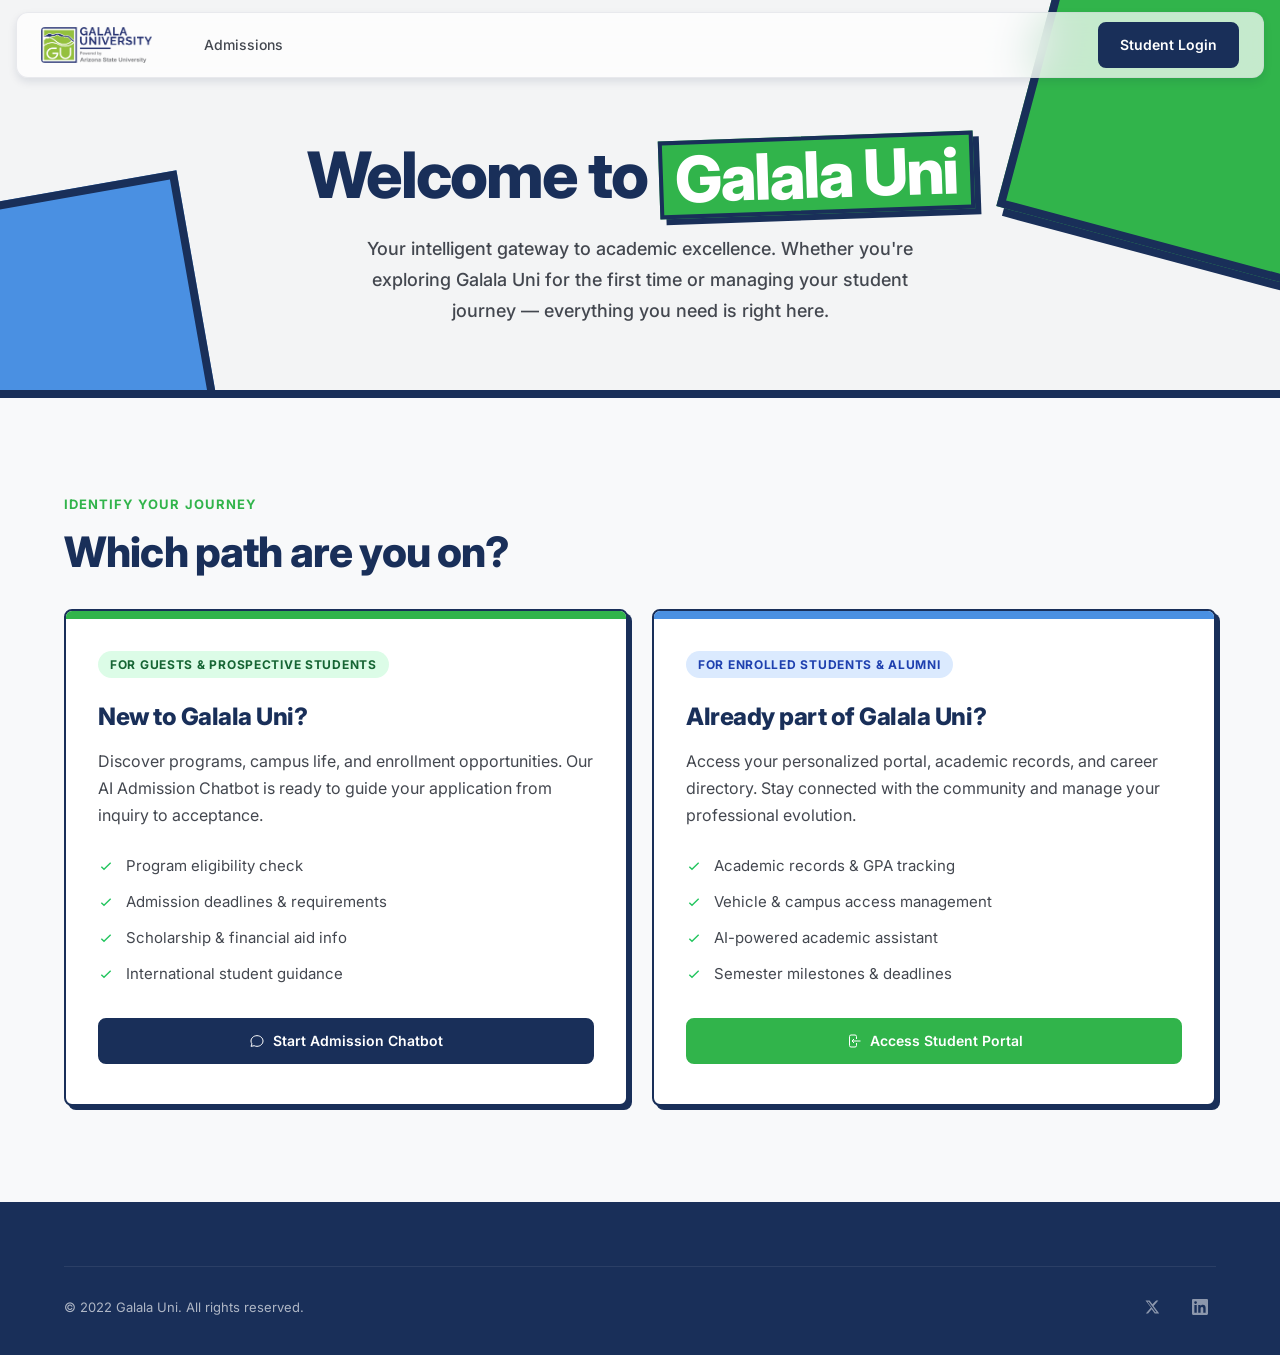
==== index.html @ e9df1250 "Initial commit with Vibrant & Block-based UI redesign" ====
<!DOCTYPE html>
<html lang="en">
<head>
  <meta charset="UTF-8" />
  <meta name="viewport" content="width=device-width, initial-scale=1.0" />
  <title>Galala Uni | Intelligent Academic Gateway</title>
  <meta name="description" content="Galala Uni — the intelligent gateway for prospective and enrolled students. Start your admission journey or access your student portal." />
  <link rel="preconnect" href="https://fonts.googleapis.com" />
  <link rel="preconnect" href="https://fonts.gstatic.com" crossorigin />
  <link href="https://fonts.googleapis.com/css2?family=Manrope:wght@300;400;500;600;700;800&family=Inter:wght@300;400;500;600&display=swap" rel="stylesheet" />
  <link rel="stylesheet" href="css/globals.css?v=5" />
  <link rel="stylesheet" href="css/landing.css?v=5" />
</head>
<body>

  <!-- NAV -->
  <header class="nav-glass" id="main-nav">
    <div class="nav-inner">
      <a href="index.html" class="brand">
        <img src="./gu_logo.png" alt="Galala Uni Logo" class="brand-logo" style="height:36px; width:auto; border-radius:4px;" />
      </a>
      <nav class="nav-links">
        <a href="#journey">Admissions</a>
      </nav>
      <div class="nav-actions">
        <a href="pages/login.html" class="btn btn-primary">Student Login</a>
      </div>
      <button class="nav-mobile-toggle" aria-label="Toggle menu" id="mobile-menu-btn">
        <span></span><span></span><span></span>
      </button>
    </div>
    <div class="nav-mobile" id="mobile-menu">
      <a href="#journey">Admissions</a>
      <a href="pages/login.html" class="btn btn-primary">Student Login</a>
    </div>
  </header>

  <!-- INTRO -->
  <section class="home-intro">
    <div class="home-intro-orb home-intro-orb-1"></div>
    <div class="home-intro-orb home-intro-orb-2"></div>
    <div class="home-intro-content">
      <h1 class="home-intro-title">
        Welcome to <em>Galala Uni</em>
      </h1>
      <p class="home-intro-sub">
        Your intelligent gateway to academic excellence. Whether you're exploring Galala Uni for the first time or managing your student journey — everything you need is right here.
      </p>
    </div>
  </section>

  <!-- JOURNEY SELECTOR -->
  <section class="journey" id="journey">
    <div class="container">
      <div class="section-label">Identify Your Journey</div>
      <h2 class="section-title">Which path are you on?</h2>
      <div class="journey-grid">
        <div class="journey-card journey-card-guest">
          <div class="jcard-tag">For Guests &amp; Prospective Students</div>
          <h3>New to Galala Uni?</h3>
          <p>Discover programs, campus life, and enrollment opportunities. Our AI Admission Chatbot is ready to guide your application from inquiry to acceptance.</p>
          <ul class="jcard-features">
            <li>
              <svg viewBox="0 0 24 24" fill="none" stroke="currentColor" stroke-width="2"><path d="M5 13l4 4L19 7"/></svg>
              Program eligibility check
            </li>
            <li>
              <svg viewBox="0 0 24 24" fill="none" stroke="currentColor" stroke-width="2"><path d="M5 13l4 4L19 7"/></svg>
              Admission deadlines &amp; requirements
            </li>
            <li>
              <svg viewBox="0 0 24 24" fill="none" stroke="currentColor" stroke-width="2"><path d="M5 13l4 4L19 7"/></svg>
              Scholarship &amp; financial aid info
            </li>
            <li>
              <svg viewBox="0 0 24 24" fill="none" stroke="currentColor" stroke-width="2"><path d="M5 13l4 4L19 7"/></svg>
              International student guidance
            </li>
          </ul>
          <a href="pages/chatbot-public.html" class="btn btn-primary btn-full">
            <svg viewBox="0 0 24 24" fill="none" stroke="currentColor" stroke-width="1.5"><path d="M8 12h.01M12 12h.01M16 12h.01M21 12c0 4.418-4.03 8-9 8a9.863 9.863 0 01-4.255-.949L3 20l1.395-3.72C3.512 15.042 3 13.574 3 12c0-4.418 4.03-8 9-8s9 3.582 9 8z"/></svg>
            Start Admission Chatbot
          </a>
        </div>
        <div class="journey-card journey-card-student">
          <div class="jcard-tag jcard-tag-blue">For Enrolled Students &amp; Alumni</div>
          <h3>Already part of Galala Uni?</h3>
          <p>Access your personalized portal, academic records, and career directory. Stay connected with the community and manage your professional evolution.</p>
          <ul class="jcard-features">
            <li>
              <svg viewBox="0 0 24 24" fill="none" stroke="currentColor" stroke-width="2"><path d="M5 13l4 4L19 7"/></svg>
              Academic records &amp; GPA tracking
            </li>
            <li>
              <svg viewBox="0 0 24 24" fill="none" stroke="currentColor" stroke-width="2"><path d="M5 13l4 4L19 7"/></svg>
              Vehicle &amp; campus access management
            </li>
            <li>
              <svg viewBox="0 0 24 24" fill="none" stroke="currentColor" stroke-width="2"><path d="M5 13l4 4L19 7"/></svg>
              AI-powered academic assistant
            </li>
            <li>
              <svg viewBox="0 0 24 24" fill="none" stroke="currentColor" stroke-width="2"><path d="M5 13l4 4L19 7"/></svg>
              Semester milestones &amp; deadlines
            </li>
          </ul>
          <a href="pages/login.html" class="btn btn-primary-dark btn-full">
            <svg viewBox="0 0 24 24" fill="none" stroke="currentColor" stroke-width="1.5"><path d="M15.75 9V5.25A2.25 2.25 0 0013.5 3h-6a2.25 2.25 0 00-2.25 2.25v13.5A2.25 2.25 0 007.5 21h6a2.25 2.25 0 002.25-2.25V15M12 9l-3 3m0 0l3 3m-3-3h12.75"/></svg>
            Access Student Portal
          </a>
        </div>
      </div>
    </div>
  </section>

  <!-- FOOTER -->
  <footer class="footer">
    <div class="container">
      <div class="footer-bottom">
        <span>© 2022 Galala Uni. All rights reserved.</span>
        <div class="footer-socials">
          <a href="#" aria-label="Twitter">
            <svg viewBox="0 0 24 24" fill="currentColor"><path d="M18.244 2.25h3.308l-7.227 8.26 8.502 11.24H16.17l-4.714-6.231-5.401 6.231H2.744l7.73-8.835L2.25 2.25h6.063l4.261 5.634zm-1.161 17.52h1.833L7.084 4.126H5.117z"/></svg>
          </a>
          <a href="#" aria-label="LinkedIn">
            <svg viewBox="0 0 24 24" fill="currentColor"><path d="M20.447 20.452h-3.554v-5.569c0-1.328-.027-3.037-1.852-3.037-1.853 0-2.136 1.445-2.136 2.939v5.667H9.351V9h3.414v1.561h.046c.477-.9 1.637-1.85 3.37-1.85 3.601 0 4.267 2.37 4.267 5.455v6.286zM5.337 7.433a2.062 2.062 0 01-2.063-2.065 2.064 2.064 0 112.063 2.065zm1.782 13.019H3.555V9h3.564v11.452zM22.225 0H1.771C.792 0 0 .774 0 1.729v20.542C0 23.227.792 24 1.771 24h20.451C23.2 24 24 23.227 24 22.271V1.729C24 .774 23.2 0 22.222 0h.003z"/></svg>
          </a>
        </div>
      </div>
    </div>
  </footer>

  <script src="js/nav.js"></script>
</body>
</html>
---- css/globals.css ----
/* ============================================================
   GalalaUni — Global Design System
   Palette: Primary Navy (#192F59) · Secondary (#31B44B) · 
   Surface (#f8f9fa) · Accent (#4A90E2)
   Typography: Manrope (headlines) · Inter (body)
   ============================================================ */

@import url('https://fonts.googleapis.com/css2?family=Manrope:wght@300;400;500;600;700;800&family=Inter:wght@300;400;500;600&display=swap');

/* ---- TOKENS ---- */
:root {
  --col-primary:       #192F59;
  --col-primary-dim:   #122240;
  --col-primary-soft:  #203d73;
  --col-secondary:     #31B44B;
  --col-secondary-dim: #258a39;
  --col-accent:        #4A90E2;
  --col-accent-soft:   #a7c8ff;

  --col-surface:       #f8f9fa;
  --col-surface-low:   #f3f4f5;
  --col-surface-card:  #ffffff;
  --col-surface-dim:   #d9dadb;

  --col-on-primary:    #ffffff;
  --col-on-surface:    #191c1d;
  --col-on-muted:      #43474f;
  --col-outline:       #c3c6d1;

  --col-success:       #22c55e;
  --col-warning:       #f59e0b;
  --col-error:         #ba1a1a;

  /* Typography */
  --font-head: 'Inter', system-ui, sans-serif;
  --font-body: 'Inter', system-ui, sans-serif;

  /* Radius */
  --radius-sm:  0px;
  --radius-md:  4px;
  --radius-lg:  8px;
  --radius-xl:  12px;
  --radius-pill: 9999px;

  /* Shadow */
  --shadow-sm:  0 2px 4px rgba(0,30,64,.06);
  --shadow-md:  0 4px 8px rgba(0,30,64,.1);
  --shadow-lg:  0 12px 24px rgba(0,30,64,.12);
  --shadow-xl:  0 24px 48px rgba(0,30,64,.15);
  --shadow-block: 4px 4px 0px var(--col-primary);
  --shadow-block-hover: 6px 6px 0px var(--col-primary);

  /* Spacing */
  --space-1: .25rem; --space-2: .5rem;  --space-3: .75rem;
  --space-4: 1rem;   --space-5: 1.25rem;--space-6: 1.5rem;
  --space-8: 2rem;   --space-10:2.5rem; --space-12:3rem;
  --space-16:4rem;   --space-20:5rem;   --space-24:6rem;

  /* Nav */
  --nav-h: 72px;

  /* Transitions */
  --trs-fast:  150ms ease;
  --trs-base:  200ms ease;
  --trs-slow:  300ms ease;
}

/* ---- RESET ---- */
*, *::before, *::after { box-sizing:border-box; margin:0; padding:0; }
html { scroll-behavior:smooth; font-size:16px; }
body {
  font-family: var(--font-body);
  background: var(--col-surface);
  color: var(--col-on-surface);
  line-height: 1.6;
  -webkit-font-smoothing: antialiased;
  overflow-x: hidden;
}
img, svg { display:block; max-width:100%; }
a { color:inherit; text-decoration:none; }
input, textarea, select, button { font-family:inherit; font-size:inherit; }

/* ---- CONTAINER ---- */
.container {
  width: 100%;
  max-width: 1200px;
  margin-inline: auto;
  padding-inline: var(--space-6);
}

/* ================================================================
   BUTTONS
================================================================ */
.btn {
  display: inline-flex;
  align-items: center;
  gap: var(--space-2);
  padding: .625rem 1.25rem;
  border-radius: var(--radius-lg);
  font-family: var(--font-head);
  font-weight: 600;
  font-size: .875rem;
  cursor: pointer;
  border: none;
  transition: all var(--trs-base);
  white-space: nowrap;
  text-decoration: none;
}
.btn svg { width:16px; height:16px; flex-shrink:0; }

.btn-primary {
  background: var(--col-primary);
  color: var(--col-on-primary);
  border: 2px solid var(--col-primary);
}
.btn-primary:hover {
  background: #fff;
  color: var(--col-primary);
  transform: translate(-2px, -2px);
  box-shadow: var(--shadow-block);
}

.btn-primary-dark {
  background: var(--col-secondary);
  color: #fff;
  border: 2px solid var(--col-secondary);
}
.btn-primary-dark:hover {
  background: #fff;
  color: var(--col-secondary-dim);
  transform: translate(-2px, -2px);
  box-shadow: var(--shadow-block);
}

.btn-outline {
  background: transparent;
  color: var(--col-primary);
  border: 2px solid var(--col-primary);
}
.btn-outline:hover {
  background: var(--col-primary);
  color: #fff;
  transform: translate(-2px, -2px);
  box-shadow: var(--shadow-block);
}

.btn-outline-white {
  background: transparent;
  color: #fff;
  border: 2px solid rgba(255,255,255,.8);
}
.btn-outline-white:hover {
  background: #fff;
  color: var(--col-primary);
  transform: translate(-2px, -2px);
  box-shadow: 4px 4px 0px rgba(255,255,255,.5);
}

.btn-ghost {
  background: transparent;
  color: var(--col-on-surface);
}
.btn-ghost:hover { background: var(--col-surface-low); }

.btn-white {
  background: #fff;
  color: var(--col-primary);
  font-weight: 700;
}
.btn-white:hover {
  background: #f0f4ff;
  transform: translateY(-2px);
  box-shadow: var(--shadow-md);
}

.btn-lg {
  padding: .875rem 1.625rem;
  font-size: 1rem;
  border-radius: var(--radius-xl);
}
.btn-sm {
  padding: .5rem 1rem;
  font-size: .8125rem;
}
.btn-full { width:100%; justify-content:center; }

/* ================================================================
   NAVIGATION (glass)
================================================================ */
.nav-glass {
  position: fixed;
  top: var(--space-3);
  left: var(--space-4);
  right: var(--space-4);
  z-index: 100;
  background: rgba(255,255,255,.72);
  backdrop-filter: blur(24px);
  -webkit-backdrop-filter: blur(24px);
  border-radius: var(--radius-xl);
  border: 1px solid rgba(195,198,209,.35);
  box-shadow: var(--shadow-md);
  transition: all var(--trs-slow);
}
.nav-inner {
  display: flex;
  align-items: center;
  gap: var(--space-6);
  padding: var(--space-3) var(--space-6);
  height: 64px;
}

/* Brand */
.brand {
  display: flex;
  align-items: center;
  gap: var(--space-2);
  text-decoration: none;
  flex-shrink: 0;
}
.brand-mark {
  width: 36px; height: 36px;
  background: var(--col-primary);
  color: #fff;
  border-radius: var(--radius-md);
  display: flex;
  align-items: center;
  justify-content: center;
  font-family: var(--font-head);
  font-weight: 800;
  font-size: 1.125rem;
}
.brand-name {
  font-family: var(--font-head);
  font-size: 1.05rem;
  color: var(--col-on-surface);
  letter-spacing: -.01em;
}
.brand-name strong { color: var(--col-primary); }

/* Nav links */
.nav-links {
  display: flex;
  align-items: center;
  gap: var(--space-1);
  margin-left: var(--space-4);
}
.nav-links a {
  padding: var(--space-2) var(--space-3);
  border-radius: var(--radius-md);
  font-size: .875rem;
  font-weight: 500;
  color: var(--col-on-muted);
  transition: all var(--trs-fast);
}
.nav-links a:hover, .nav-links a.active {
  background: var(--col-surface-low);
  color: var(--col-on-surface);
}

.nav-actions {
  margin-left: auto;
  display: flex;
  align-items: center;
  gap: var(--space-2);
}

/* Mobile toggle */
.nav-mobile-toggle {
  display: none;
  flex-direction: column;
  gap: 5px;
  padding: var(--space-2);
  background: none;
  border: none;
  cursor: pointer;
  margin-left: auto;
}
.nav-mobile-toggle span {
  display: block;
  width: 22px; height: 2px;
  background: var(--col-on-surface);
  border-radius: 2px;
  transition: all var(--trs-base);
}
.nav-mobile {
  display: none;
  flex-direction: column;
  gap: var(--space-2);
  padding: var(--space-4) var(--space-6) var(--space-4);
  border-top: 1px solid var(--col-outline);
}
.nav-mobile a {
  padding: var(--space-3);
  border-radius: var(--radius-md);
  font-size: .9375rem;
  font-weight: 500;
  color: var(--col-on-muted);
}
.nav-mobile a:hover { color: var(--col-on-surface); }
.nav-mobile.open { display: flex; }

/* Student nav (dark) */
.nav-dark {
  background: rgba(0,30,64,.88);
  border-color: rgba(255,255,255,.08);
}
.nav-dark .brand-name { color: #fff; }
.nav-dark .nav-links a { color: rgba(255,255,255,.65); }
.nav-dark .nav-links a:hover, .nav-dark .nav-links a.active {
  background: rgba(255,255,255,.08);
  color: #fff;
}
.nav-dark .nav-mobile-toggle span { background: #fff; }
.nav-dark .nav-mobile { border-color: rgba(255,255,255,.1); }
.nav-dark .nav-mobile a { color: rgba(255,255,255,.65); }

/* ================================================================
   AUTHORIZED NAV LOGO + STUDENT INFO AREA
================================================================ */
.nav-student-info {
  display: flex;
  align-items: center;
  gap: var(--space-3);
  margin-left: auto;
}
.nav-student-avatar {
  width: 36px; height: 36px;
  border-radius: 50%;
  background: var(--col-accent-soft);
  display: flex;
  align-items: center;
  justify-content: center;
  font-family: var(--font-head);
  font-weight: 700;
  font-size: .875rem;
  color: var(--col-primary);
  flex-shrink: 0;
}
.nav-student-name {
  font-weight: 600;
  font-size: .875rem;
  color: #fff;
  display: none;
}
@media(min-width:768px) { .nav-student-name { display:block; } }

/* ================================================================
   SECTION LABELS & HEADINGS
================================================================ */
.section-label {
  font-family: var(--font-head);
  font-size: .8125rem;
  font-weight: 700;
  letter-spacing: .08em;
  text-transform: uppercase;
  color: var(--col-secondary);
  margin-bottom: var(--space-3);
}
.section-title {
  font-family: var(--font-head);
  font-size: clamp(1.75rem, 3.5vw, 2.625rem);
  font-weight: 800;
  color: var(--col-primary);
  letter-spacing: -.02em;
  line-height: 1.18;
  margin-bottom: var(--space-12);
}

/* ================================================================
   SIDEBAR LAYOUT (for dashboard / profile / vehicle pages)
================================================================ */
.app-layout {
  display: flex;
  min-height: 100vh;
  padding-top: calc(64px + var(--space-3) + var(--space-3) + var(--space-3));
}
.sidebar {
  width: 240px;
  flex-shrink: 0;
  background: var(--col-primary);
  min-height: calc(100vh - 88px);
  padding: var(--space-6) var(--space-4);
  display: flex;
  flex-direction: column;
  gap: var(--space-2);
  position: sticky;
  top: 88px;
  height: fit-content;
  border-radius: var(--radius-lg);
  margin: var(--space-4);
}
.sidebar-item {
  display: flex;
  align-items: center;
  gap: var(--space-3);
  padding: var(--space-3) var(--space-4);
  border-radius: var(--radius-md);
  color: rgba(255,255,255,.6);
  font-weight: 500;
  font-size: .875rem;
  cursor: pointer;
  transition: all var(--trs-base);
  text-decoration: none;
}
.sidebar-item svg { width: 18px; height: 18px; flex-shrink:0; }
.sidebar-item:hover {
  background: rgba(255,255,255,.08);
  color: #fff;
}
.sidebar-item.active {
  background: rgba(255,255,255,.12);
  color: #fff;
}
.sidebar-divider {
  height: 1px;
  background: rgba(255,255,255,.08);
  margin: var(--space-2) 0;
}
.sidebar-section-label {
  font-size: .6875rem;
  font-weight: 700;
  letter-spacing: .1em;
  text-transform: uppercase;
  color: rgba(255,255,255,.3);
  padding: var(--space-2) var(--space-4) var(--space-1);
}
.app-main {
  flex: 1;
  padding: var(--space-6) var(--space-8) var(--space-8);
  min-width: 0;
}

/* ================================================================
   CARDS
================================================================ */
.card {
  background: var(--col-surface-card);
  border-radius: var(--radius-lg);
  padding: var(--space-6);
  box-shadow: var(--shadow-sm);
  transition: box-shadow var(--trs-base);
}
.card:hover { box-shadow: var(--shadow-md); }

/* ================================================================
   FORM ELEMENTS
================================================================ */
.form-group { display:flex; flex-direction:column; gap:var(--space-2); }
.form-label {
  font-weight: 600;
  font-size: .8125rem;
  color: var(--col-on-muted);
  letter-spacing: .02em;
}
.form-input, .form-select, .form-textarea {
  padding: .75rem 1rem;
  background: var(--col-surface-low);
  border: 1.5px solid transparent;
  border-radius: var(--radius-md);
  font-size: .9375rem;
  color: var(--col-on-surface);
  transition: all var(--trs-base);
  outline: none;
  width: 100%;
}
.form-input:focus, .form-select:focus, .form-textarea:focus {
  background: #fff;
  border-color: var(--col-secondary);
  box-shadow: 0 0 0 3px rgba(0,96,172,.1);
}
.form-textarea { resize: vertical; min-height: 100px; }
.form-hint {
  font-size: .8125rem;
  color: var(--col-on-muted);
}
.form-error {
  font-size: .8125rem;
  color: var(--col-error);
}

/* ================================================================
   STATUS BADGES
================================================================ */
.badge {
  display: inline-flex;
  align-items: center;
  gap: var(--space-1);
  padding: .25rem .625rem;
  border-radius: var(--radius-pill);
  font-size: .75rem;
  font-weight: 600;
}
.badge-green  { background: #dcfce7; color: #166534; }
.badge-blue   { background: #dbeafe; color: #1e40af; }
.badge-amber  { background: #fef3c7; color: #92400e; }
.badge-red    { background: #fee2e2; color: #991b1b; }
.badge-grey   { background: var(--col-surface-dim); color: var(--col-on-muted); }

/* ================================================================
   PAGE HEADER (for inner pages)
================================================================ */
.page-header {
  margin-bottom: var(--space-8);
}
.page-header h1 {
  font-family: var(--font-head);
  font-size: clamp(1.5rem, 3vw, 2rem);
  font-weight: 800;
  color: var(--col-primary);
  letter-spacing: -.02em;
  line-height: 1.2;
}
.page-header p {
  margin-top: var(--space-2);
  color: var(--col-on-muted);
  font-size: .9375rem;
}

/* ================================================================
   FOOTER
================================================================ */
.footer {
  background: var(--col-primary);
  color: rgba(255,255,255,.65);
  padding: var(--space-16) 0 var(--space-8);
}
.footer-inner {
  display: flex;
  gap: var(--space-16);
  margin-bottom: var(--space-12);
}
.footer-brand { flex-shrink:0; max-width: 240px; }
.footer-brand .brand-name { color: #fff; }
.footer-brand p { margin-top: var(--space-3); font-size: .875rem; line-height:1.6; }
.footer-links { display:flex; gap: var(--space-12); flex-wrap:wrap; }
.footer-col { display:flex; flex-direction:column; gap: var(--space-3); }
.footer-col-title {
  font-family: var(--font-head);
  font-weight: 700;
  font-size: .8125rem;
  letter-spacing: .06em;
  text-transform: uppercase;
  color: rgba(255,255,255,.4);
  margin-bottom: var(--space-1);
}
.footer-col a {
  font-size: .875rem;
  color: rgba(255,255,255,.65);
  transition: color var(--trs-fast);
}
.footer-col a:hover { color: #fff; }
.footer-bottom {
  display: flex;
  align-items: center;
  justify-content: space-between;
  padding-top: var(--space-6);
  border-top: 1px solid rgba(255,255,255,.08);
  font-size: .8125rem;
  gap: var(--space-4);
  flex-wrap: wrap;
}
.footer-socials { display:flex; gap: var(--space-4); }
.footer-socials a {
  width:32px; height:32px;
  display:flex; align-items:center; justify-content:center;
  color: rgba(255,255,255,.5);
  transition: color var(--trs-fast);
}
.footer-socials a svg { width:16px; height:16px; }
.footer-socials a:hover { color: #fff; }

/* ================================================================
   REDUCED MOTION
================================================================ */
@media (prefers-reduced-motion: reduce) {
  *, *::before, *::after { animation-duration: .01ms !important; transition-duration: .01ms !important; }
}

/* ================================================================
   RESPONSIVE NAV
================================================================ */
@media (max-width: 768px) {
  .nav-links, .nav-actions { display: none; }
  .nav-mobile-toggle { display: flex; }
  .app-layout { flex-direction: column; }
  .sidebar {
    width: calc(100% - var(--space-8));
    min-height: unset;
    position: static;
    flex-direction: row;
    flex-wrap: wrap;
    border-radius: var(--radius-lg);
    margin: var(--space-4);
    padding: var(--space-3);
  }
  .sidebar-item { padding: var(--space-2) var(--space-3); font-size:.8125rem; }
  .sidebar-section-label, .sidebar-divider { display: none; }
  .app-main { padding: var(--space-4); }
  .footer-inner { flex-direction:column; gap: var(--space-8); }
  .footer-links { gap: var(--space-8); }
}
---- css/landing.css ----
/* ============================================================
   landing.css — Landing Page (Guest View)
   ============================================================ */

/* HOME INTRO (simplified landing - replaces full hero) */
.home-intro {
  position: relative;
  background: var(--col-surface-low);
  padding: calc(var(--nav-h) + 4rem) var(--space-6) var(--space-16);
  text-align: center;
  overflow: hidden;
  border-bottom: 8px solid var(--col-primary);
}
.home-intro-orb {
  position: absolute;
  opacity: 1;
}
.home-intro-orb-1 {
  width: 300px; height: 300px;
  background: var(--col-secondary);
  top: -50px; right: -50px;
  border: 8px solid var(--col-primary);
  transform: rotate(15deg);
  box-shadow: 8px 8px 0px var(--col-primary);
}
.home-intro-orb-2 {
  width: 250px; height: 250px;
  background: var(--col-accent);
  bottom: -50px; left: -50px;
  border: 8px solid var(--col-primary);
  transform: rotate(-10deg);
  box-shadow: -8px 8px 0px var(--col-primary);
}
.home-intro-content {
  position: relative;
  z-index: 1;
  max-width: 700px;
  margin: 0 auto;
  opacity: 0;
  animation: slide-up-fade 1.2s cubic-bezier(0.16, 1, 0.3, 1) forwards;
}

@keyframes slide-up-fade {
  0% { opacity: 0; transform: translateY(30px) scale(0.98); }
  100% { opacity: 1; transform: translateY(0) scale(1); }
}
.home-intro-title {
  font-family: var(--font-head);
  font-size: clamp(2.25rem, 5vw, 4.5rem);
  font-weight: 800;
  color: var(--col-primary);
  letter-spacing: -.03em;
  line-height: 1.1;
  margin-bottom: var(--space-5);
}
.home-intro-title em {
  font-style: normal;
  background: var(--col-secondary);
  color: #fff;
  padding: 0 var(--space-3);
  display: inline-block;
  transform: rotate(-2deg);
  border: 4px solid var(--col-primary);
  box-shadow: 6px 6px 0px var(--col-primary);
}
.home-intro-sub {
  font-size: 1.125rem;
  font-weight: 500;
  color: var(--col-on-muted);
  line-height: 1.7;
  max-width: 560px;
  margin: 0 auto;
}

/* Adjust journey section when there's no hero above it */
.journey { padding-top: var(--space-16); }

/* HERO */
.hero {
  position: relative;
  min-height: 100vh;
  display: flex;
  align-items: center;
  overflow: hidden;
  padding: calc(var(--nav-h) + 5rem) var(--space-6) var(--space-24);
  background: var(--col-primary);
}

.hero-bg-grid {
  position: absolute;
  inset: 0;
  background-image:
    linear-gradient(rgba(255,255,255,.03) 1px, transparent 1px),
    linear-gradient(90deg, rgba(255,255,255,.03) 1px, transparent 1px);
  background-size: 48px 48px;
  pointer-events: none;
}
.hero-orb {
  position: absolute;
  border-radius: 50%;
  pointer-events: none;
  filter: blur(80px);
  opacity: .35;
}
.hero-orb-1 {
  width: 600px; height: 600px;
  background: var(--col-accent);
  top: -200px; right: -100px;
}
.hero-orb-2 {
  width: 400px; height: 400px;
  background: #0060ac;
  bottom: -100px; left: -80px;
}

/* Hero layout */
.hero {
  display: grid;
  grid-template-columns: 1fr 1fr;
  gap: var(--space-16);
  align-items: center;
  max-width: 1200px;
  margin-inline: auto;
}
.hero > * { grid-column: 1 / -1; }
.hero-content { grid-column: 1; }
.hero-visual  { grid-column: 2; }

.hero-badge {
  display: inline-flex;
  align-items: center;
  gap: var(--space-2);
  padding: var(--space-2) var(--space-4);
  background: rgba(255,255,255,.08);
  border: 1px solid rgba(255,255,255,.12);
  border-radius: var(--radius-pill);
  font-size: .8125rem;
  font-weight: 500;
  color: var(--col-accent-soft);
  margin-bottom: var(--space-6);
}
.badge-dot {
  width: 6px; height: 6px;
  border-radius: 50%;
  background: var(--col-success);
  box-shadow: 0 0 8px var(--col-success);
  animation: pulse-dot 5s ease-in-out infinite;
}
@keyframes pulse-dot {
  0%, 100% { opacity:1; }
  50%       { opacity:.4; }
}

.hero-title {
  font-family: var(--font-head);
  font-size: clamp(2.5rem, 5.5vw, 4rem);
  font-weight: 800;
  color: #fff;
  letter-spacing: -.025em;
  line-height: 1.05;
  margin-bottom: var(--space-6);
}
.hero-title em {
  font-style: normal;
  background: linear-gradient(135deg, var(--col-accent-soft), var(--col-accent));
  -webkit-background-clip: text;
  -webkit-text-fill-color: transparent;
  background-clip: text;
}
.hero-subtitle {
  font-size: 1.0625rem;
  color: rgba(255,255,255,.65);
  line-height: 1.7;
  max-width: 520px;
  margin-bottom: var(--space-10);
}
.hero-cta-strip {
  display: flex;
  gap: var(--space-4);
  flex-wrap: wrap;
}

/* Hero stats cards */
.hero-visual {
  display: flex;
  justify-content: center;
  align-items: center;
}
.hero-card-stack {
  display: flex;
  flex-direction: column;
  gap: var(--space-4);
  max-width: 320px;
  width: 100%;
  margin-inline: auto;
}
.hcard {
  background: rgba(255,255,255,.07);
  border: 1px solid rgba(255,255,255,.1);
  border-radius: var(--radius-lg);
  padding: var(--space-5) var(--space-6);
  display: flex;
  align-items: center;
  gap: var(--space-4);
  backdrop-filter: blur(12px);
  transition: transform var(--trs-slow), background var(--trs-base);
  cursor: default;
}
.hcard:hover {
  background: rgba(255,255,255,.11);
  transform: translateX(-6px);
}
.hcard-1 { margin-left: 2rem; }
.hcard-2 { margin-left: 0; }
.hcard-3 { margin-left: 3rem; }

.hcard-icon {
  width: 44px; height: 44px;
  border-radius: var(--radius-md);
  background: rgba(74,144,226,.2);
  display: flex;
  align-items: center;
  justify-content: center;
  flex-shrink: 0;
  color: var(--col-accent-soft);
}
.hcard-icon svg { width: 22px; height: 22px; }
.hcard-icon-green { background: rgba(34,197,94,.2); color: #86efac; }
.hcard-icon-amber { background: rgba(245,158,11,.2); color: #fcd34d; }

.hcard-label {
  font-size: .8125rem;
  color: rgba(255,255,255,.5);
  margin-bottom: 2px;
}
.hcard-value {
  font-family: var(--font-head);
  font-size: 1.375rem;
  font-weight: 800;
  color: #fff;
  letter-spacing: -.02em;
}

/* Scroll indicator */
.hero-scroll-indicator {
  grid-column: 1 / -1;
  display: flex;
  flex-direction: column;
  align-items: center;
  gap: var(--space-2);
  color: rgba(255,255,255,.35);
  font-size: .8125rem;
  margin-top: var(--space-12);
  animation: float-scroll 5s ease-in-out infinite;
}
.scroll-chevron {
  width: 20px; height: 20px;
  border-right: 2px solid rgba(255,255,255,.3);
  border-bottom: 2px solid rgba(255,255,255,.3);
  transform: rotate(45deg);
}
@keyframes float-scroll {
  0%, 100% { transform: translateY(0); }
  50% { transform: translateY(6px); }
}

/* JOURNEY SECTION */
.journey {
  padding: var(--space-24) 0;
  background: var(--col-surface);
}
.journey .section-title { margin-bottom: var(--space-8); }
.journey-grid {
  display: grid;
  grid-template-columns: 1fr 1fr;
  gap: var(--space-6);
}
.journey-card {
  background: #fff;
  border-radius: var(--radius-lg);
  padding: var(--space-10) var(--space-8);
  border: 2px solid var(--col-primary);
  box-shadow: var(--shadow-block);
  transition: transform var(--trs-slow), box-shadow var(--trs-slow);
  position: relative;
  overflow: hidden;
}
.journey-card::before {
  content: '';
  position: absolute;
  top: 0; left: 0; right: 0;
  height: 8px;
}
.journey-card-guest::before { background: var(--col-secondary); }
.journey-card-student::before { background: var(--col-accent); }
.journey-card:hover {
  transform: translate(-4px, -4px);
  box-shadow: var(--shadow-block-hover);
}
.jcard-tag {
  display: inline-block;
  font-size: .75rem;
  font-weight: 700;
  letter-spacing: .06em;
  text-transform: uppercase;
  color: #166534;
  background: #dcfce7;
  padding: .25rem .75rem;
  border-radius: var(--radius-pill);
  margin-bottom: var(--space-5);
}
.jcard-tag-blue { color: #1e40af; background: #dbeafe; }
.journey-card h3 {
  font-family: var(--font-head);
  font-size: 1.5rem;
  font-weight: 800;
  color: var(--col-primary);
  letter-spacing: -.02em;
  margin-bottom: var(--space-3);
}
.journey-card p {
  color: var(--col-on-muted);
  line-height: 1.7;
  margin-bottom: var(--space-6);
}
.jcard-features {
  list-style: none;
  display: flex;
  flex-direction: column;
  gap: var(--space-3);
  margin-bottom: var(--space-8);
}
.jcard-features li {
  display: flex;
  align-items: center;
  gap: var(--space-3);
  font-size: .9375rem;
  color: var(--col-on-muted);
}
.jcard-features li svg {
  width: 16px; height: 16px;
  color: var(--col-success);
  flex-shrink: 0;
}

/* STATS STRIP */
.stats-strip {
  background: var(--col-primary);
  padding: var(--space-12) 0;
}
.stats-grid {
  display: flex;
  align-items: center;
  justify-content: center;
  gap: var(--space-8);
  flex-wrap: wrap;
}
.stat-item {
  display: flex;
  align-items: baseline;
  gap: 2px;
  flex-direction: column;
  text-align: center;
  align-items: center;
}
.stat-num {
  font-family: var(--font-head);
  font-size: 2.5rem;
  font-weight: 800;
  color: #fff;
  letter-spacing: -.03em;
  line-height: 1;
}
.stat-unit {
  font-family: var(--font-head);
  font-size: 1.75rem;
  font-weight: 800;
  color: var(--col-accent-soft);
}
.stat-label {
  font-size: .875rem;
  color: rgba(255,255,255,.5);
  margin-top: var(--space-2);
}
.stat-divider {
  width: 1px;
  height: 48px;
  background: rgba(255,255,255,.12);
}

/* FEATURES */
.features {
  padding: var(--space-24) 0;
  background: var(--col-surface-low);
}
.features .section-title { margin-bottom: var(--space-4); }
.features-grid {
  display: grid;
  grid-template-columns: repeat(3, 1fr);
  gap: var(--space-5);
  margin-top: var(--space-10);
}
.feature-card {
  background: #fff;
  border-radius: var(--radius-lg);
  padding: var(--space-8) var(--space-6);
  box-shadow: var(--shadow-sm);
  transition: all var(--trs-slow);
  cursor: default;
}
.feature-card:hover {
  transform: translateY(-4px);
  box-shadow: var(--shadow-lg);
}
.fc-icon {
  width: 48px; height: 48px;
  border-radius: var(--radius-md);
  display: flex;
  align-items: center;
  justify-content: center;
  margin-bottom: var(--space-5);
}
.fc-icon svg { width: 24px; height: 24px; }
.fc-icon-indigo  { background: #ede9fe; color: #6d28d9; }
.fc-icon-blue    { background: #dbeafe; color: #1d4ed8; }
.fc-icon-green   { background: #dcfce7; color: #15803d; }
.fc-icon-amber   { background: #fef3c7; color: #b45309; }
.fc-icon-purple  { background: #fce7f3; color: #9d174d; }
.fc-icon-rose    { background: #fff1f2; color: #be123c; }
.feature-card h4 {
  font-family: var(--font-head);
  font-size: 1.0625rem;
  font-weight: 700;
  color: var(--col-primary);
  margin-bottom: var(--space-3);
}
.feature-card p {
  font-size: .9rem;
  color: var(--col-on-muted);
  line-height: 1.65;
}

/* CTA SECTION */
.cta-section {
  padding: var(--space-24) 0;
  background: var(--col-surface);
}
.cta-card {
  position: relative;
  background: var(--col-surface-low);
  border: 4px solid var(--col-primary);
  border-radius: var(--radius-lg);
  padding: var(--space-16) var(--space-12);
  overflow: hidden;
  text-align: center;
  box-shadow: var(--shadow-block-hover);
}
.cta-orb {
  position: absolute;
  opacity: 1;
}
.cta-orb-1 {
  width: 250px; height: 250px;
  background: var(--col-secondary);
  top: -80px; right: -80px;
  border: 6px solid var(--col-primary);
  transform: rotate(25deg);
}
.cta-orb-2 {
  width: 200px; height: 200px;
  background: var(--col-accent);
  bottom: -60px; left: -40px;
  border: 6px solid var(--col-primary);
  transform: rotate(-15deg);
}
.cta-content { position: relative; z-index: 1; }
.cta-card h2 {
  font-family: var(--font-head);
  font-size: clamp(1.75rem, 3.5vw, 2.5rem);
  font-weight: 800;
  color: var(--col-primary);
  letter-spacing: -.02em;
  margin-bottom: var(--space-4);
}
.cta-card p {
  color: rgba(255,255,255,.65);
  font-size: 1.0625rem;
  margin-bottom: var(--space-10);
  max-width: 520px;
  margin-inline: auto;
  margin-bottom: var(--space-10);
}
.cta-btns {
  display: flex;
  gap: var(--space-4);
  justify-content: center;
  flex-wrap: wrap;
}

/* ================================================================
   RESPONSIVE
================================================================ */
@media (max-width: 1024px) {
  .hero {
    grid-template-columns: 1fr;
    padding-top: calc(var(--nav-h) + 3rem);
  }
  .hero-content, .hero-visual { grid-column: 1; }
  .hero-visual { order: -1; }
  .hero-card-stack { flex-direction: row; max-width: 100%; }
  .hcard-1, .hcard-2, .hcard-3 { margin-left: 0; flex: 1; }

  .features-grid { grid-template-columns: repeat(2, 1fr); }
}

@media (max-width: 768px) {
  .journey-grid { grid-template-columns: 1fr; }
  .features-grid { grid-template-columns: 1fr; }
  .hero-card-stack { flex-direction: column; }
  .stats-grid { justify-content: space-around; gap: var(--space-6); }
  .stat-divider { display: none; }
  .cta-card { padding: var(--space-10) var(--space-6); }
}
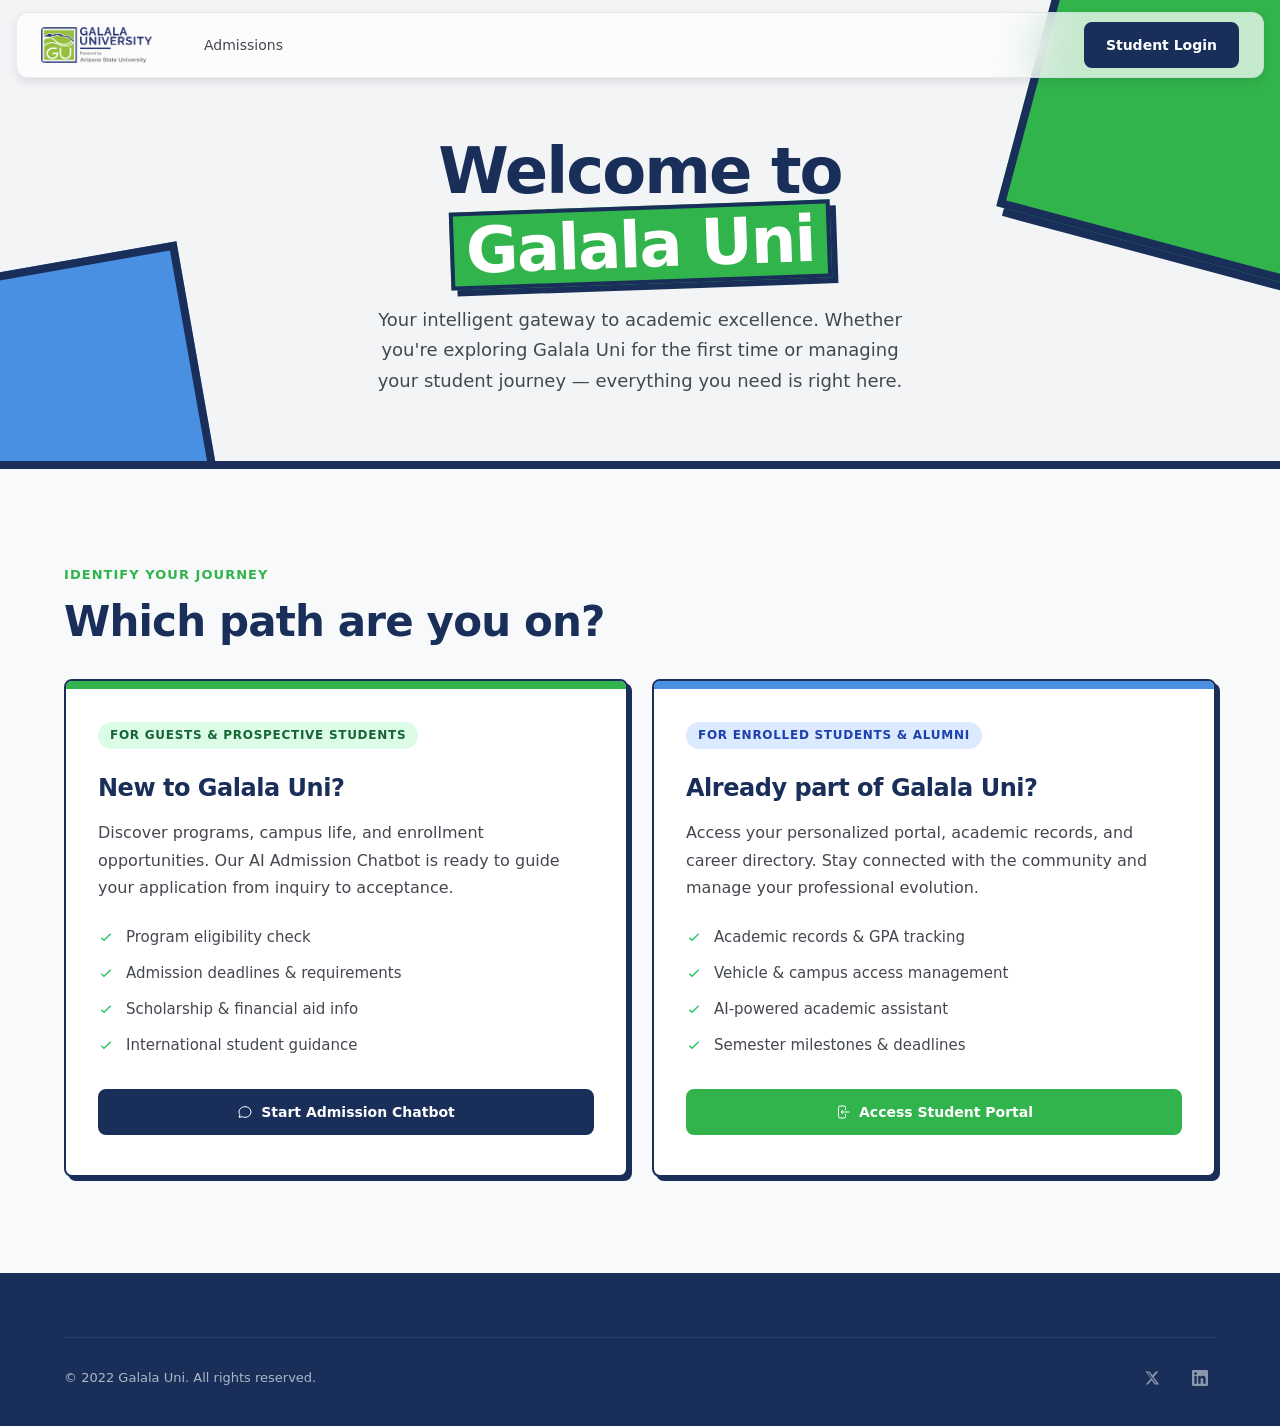
==== commit 570b51ea: "security: fix Part 1 red-team audit findings (RT-01 to RT-15) RT-01: DOM-XSS in chatbot — user input" ====
--- a/index.html
+++ b/index.html
@@ -3,6 +3,10 @@
 <head>
   <meta charset="UTF-8" />
   <meta name="viewport" content="width=device-width, initial-scale=1.0" />
+  <!-- RT-05: Content Security Policy -->
+  <meta http-equiv="Content-Security-Policy" content="default-src 'self'; script-src 'self'; style-src 'self' 'unsafe-inline' https://fonts.googleapis.com; font-src https://fonts.gstatic.com; connect-src https://api.eightyeightevents.me https://ai.eightyeightevents.me; img-src 'self' data:; frame-ancestors 'none'; base-uri 'self'; form-action 'self';">
+  <!-- RT-12: Clickjacking protection -->
+  <meta http-equiv="X-Frame-Options" content="DENY">
   <title>Galala Uni | Intelligent Academic Gateway</title>
   <meta name="description" content="Galala Uni — the intelligent gateway for prospective and enrolled students. Start your admission journey or access your student portal." />
   <link rel="preconnect" href="https://fonts.googleapis.com" />
@@ -130,6 +134,7 @@
     </div>
   </footer>
 
+  <script src="js/config.js"></script>
   <script src="js/nav.js"></script>
 </body>
 </html>
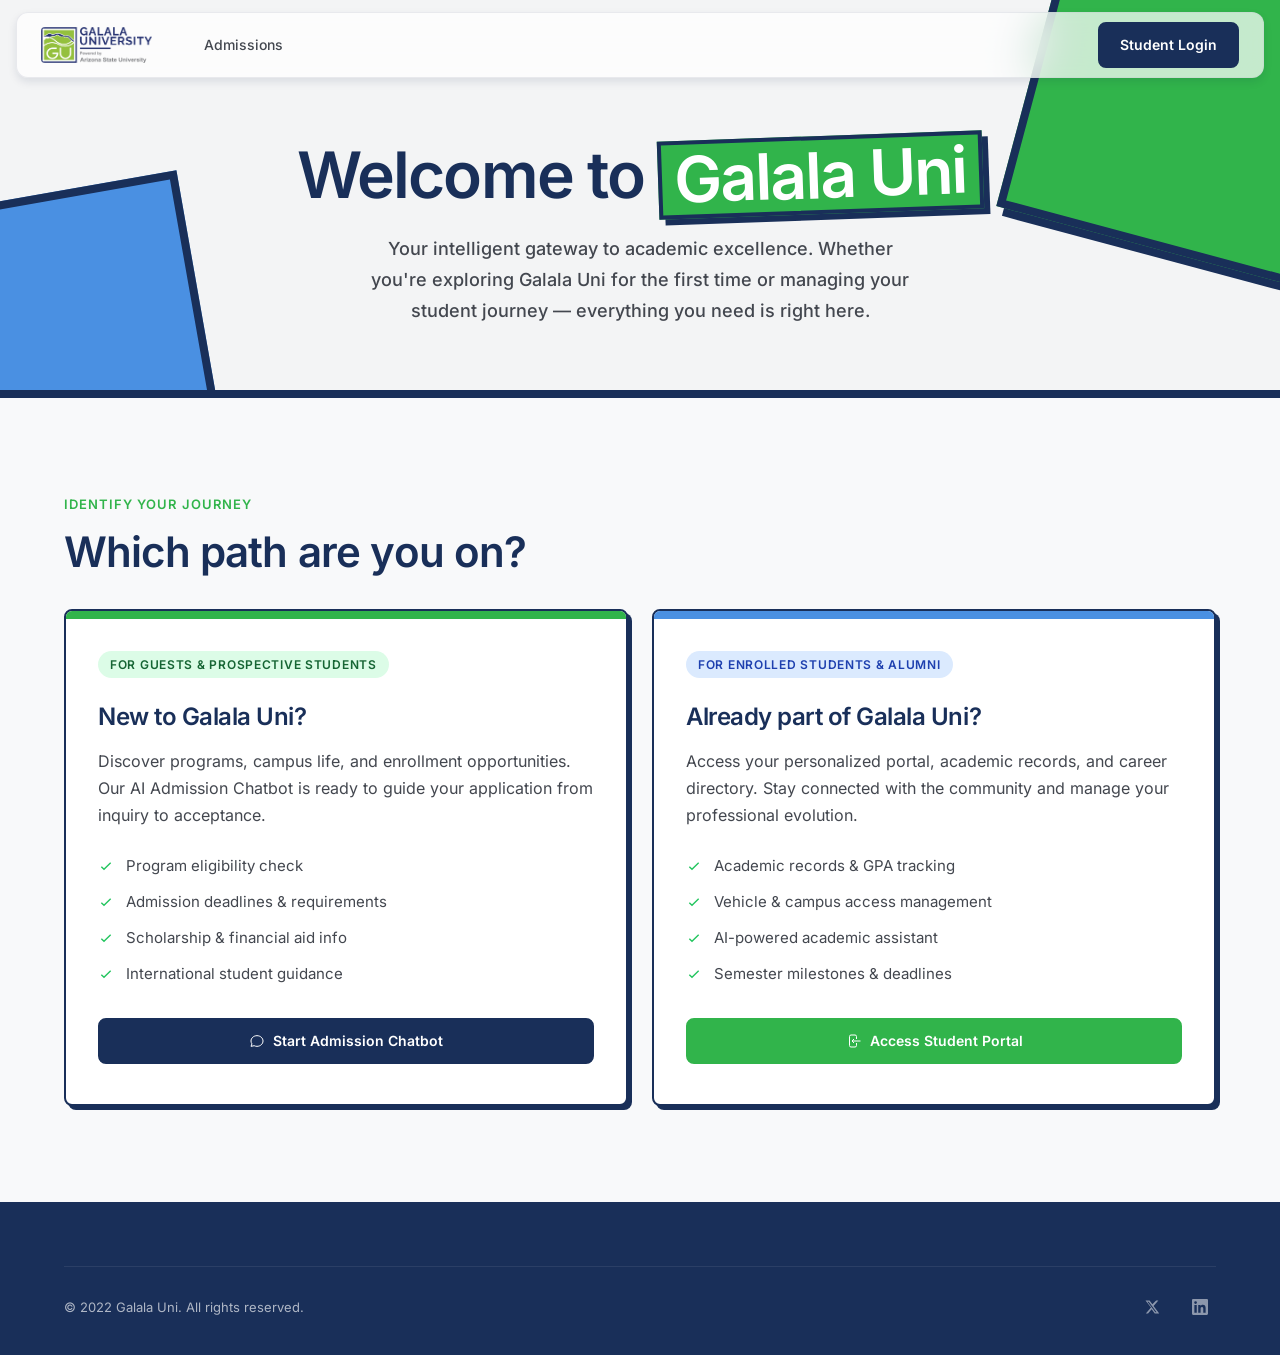
==== commit 6c648f0e: "fix: address medium and low security vulnerabilities RT-03, RT-04, RT-06, RT-09, RT-12, RT-13, RT-17" ====
--- a/index.html
+++ b/index.html
@@ -4,16 +4,16 @@
   <meta charset="UTF-8" />
   <meta name="viewport" content="width=device-width, initial-scale=1.0" />
   <!-- RT-05: Content Security Policy -->
-  <meta http-equiv="Content-Security-Policy" content="default-src 'self'; script-src 'self'; style-src 'self' 'unsafe-inline' https://fonts.googleapis.com; font-src https://fonts.gstatic.com; connect-src https://api.eightyeightevents.me https://ai.eightyeightevents.me; img-src 'self' data:; frame-ancestors 'none'; base-uri 'self'; form-action 'self';">
+  <meta http-equiv="Content-Security-Policy" content="default-src 'self'; script-src 'self'; style-src 'self' 'unsafe-inline'; font-src 'self'; connect-src https://api.eightyeightevents.me https://ai.eightyeightevents.me; img-src 'self' data:; frame-ancestors 'none'; base-uri 'self'; form-action 'self';">
   <!-- RT-12: Clickjacking protection -->
   <meta http-equiv="X-Frame-Options" content="DENY">
+  <!-- RT-16: Referrer policy -->
+  <meta name="referrer" content="strict-origin-when-cross-origin">
   <title>Galala Uni | Intelligent Academic Gateway</title>
   <meta name="description" content="Galala Uni — the intelligent gateway for prospective and enrolled students. Start your admission journey or access your student portal." />
-  <link rel="preconnect" href="https://fonts.googleapis.com" />
-  <link rel="preconnect" href="https://fonts.gstatic.com" crossorigin />
-  <link href="https://fonts.googleapis.com/css2?family=Manrope:wght@300;400;500;600;700;800&family=Inter:wght@300;400;500;600&display=swap" rel="stylesheet" />
-  <link rel="stylesheet" href="css/globals.css?v=5" />
-  <link rel="stylesheet" href="css/landing.css?v=5" />
+  <link href="css/fonts/fonts.css" rel="stylesheet" />
+  <link rel="stylesheet" href="css/globals.css" />
+  <link rel="stylesheet" href="css/landing.css" />
 </head>
 <body>
 
@@ -134,7 +134,6 @@
     </div>
   </footer>
 
-  <script src="js/config.js"></script>
-  <script src="js/nav.js"></script>
+  <script type="module" src="js/nav.js"></script>
 </body>
 </html>
--- a/css/fonts/fonts.css
+++ b/css/fonts/fonts.css
@@ -0,0 +1,576 @@
+/* cyrillic-ext */
+@font-face {
+  font-family: 'Inter';
+  font-style: normal;
+  font-weight: 300;
+  font-display: swap;
+  src: url(UcC73FwrK3iLTeHuS_nVMrMxCp50SjIa2JL7SUc.woff2) format('woff2');
+  unicode-range: U+0460-052F, U+1C80-1C8A, U+20B4, U+2DE0-2DFF, U+A640-A69F, U+FE2E-FE2F;
+}
+/* cyrillic */
+@font-face {
+  font-family: 'Inter';
+  font-style: normal;
+  font-weight: 300;
+  font-display: swap;
+  src: url(UcC73FwrK3iLTeHuS_nVMrMxCp50SjIa0ZL7SUc.woff2) format('woff2');
+  unicode-range: U+0301, U+0400-045F, U+0490-0491, U+04B0-04B1, U+2116;
+}
+/* greek-ext */
+@font-face {
+  font-family: 'Inter';
+  font-style: normal;
+  font-weight: 300;
+  font-display: swap;
+  src: url(UcC73FwrK3iLTeHuS_nVMrMxCp50SjIa2ZL7SUc.woff2) format('woff2');
+  unicode-range: U+1F00-1FFF;
+}
+/* greek */
+@font-face {
+  font-family: 'Inter';
+  font-style: normal;
+  font-weight: 300;
+  font-display: swap;
+  src: url(UcC73FwrK3iLTeHuS_nVMrMxCp50SjIa1pL7SUc.woff2) format('woff2');
+  unicode-range: U+0370-0377, U+037A-037F, U+0384-038A, U+038C, U+038E-03A1, U+03A3-03FF;
+}
+/* vietnamese */
+@font-face {
+  font-family: 'Inter';
+  font-style: normal;
+  font-weight: 300;
+  font-display: swap;
+  src: url(UcC73FwrK3iLTeHuS_nVMrMxCp50SjIa2pL7SUc.woff2) format('woff2');
+  unicode-range: U+0102-0103, U+0110-0111, U+0128-0129, U+0168-0169, U+01A0-01A1, U+01AF-01B0, U+0300-0301, U+0303-0304, U+0308-0309, U+0323, U+0329, U+1EA0-1EF9, U+20AB;
+}
+/* latin-ext */
+@font-face {
+  font-family: 'Inter';
+  font-style: normal;
+  font-weight: 300;
+  font-display: swap;
+  src: url(UcC73FwrK3iLTeHuS_nVMrMxCp50SjIa25L7SUc.woff2) format('woff2');
+  unicode-range: U+0100-02BA, U+02BD-02C5, U+02C7-02CC, U+02CE-02D7, U+02DD-02FF, U+0304, U+0308, U+0329, U+1D00-1DBF, U+1E00-1E9F, U+1EF2-1EFF, U+2020, U+20A0-20AB, U+20AD-20C0, U+2113, U+2C60-2C7F, U+A720-A7FF;
+}
+/* latin */
+@font-face {
+  font-family: 'Inter';
+  font-style: normal;
+  font-weight: 300;
+  font-display: swap;
+  src: url(UcC73FwrK3iLTeHuS_nVMrMxCp50SjIa1ZL7.woff2) format('woff2');
+  unicode-range: U+0000-00FF, U+0131, U+0152-0153, U+02BB-02BC, U+02C6, U+02DA, U+02DC, U+0304, U+0308, U+0329, U+2000-206F, U+20AC, U+2122, U+2191, U+2193, U+2212, U+2215, U+FEFF, U+FFFD;
+}
+/* cyrillic-ext */
+@font-face {
+  font-family: 'Inter';
+  font-style: normal;
+  font-weight: 400;
+  font-display: swap;
+  src: url(UcC73FwrK3iLTeHuS_nVMrMxCp50SjIa2JL7SUc.woff2) format('woff2');
+  unicode-range: U+0460-052F, U+1C80-1C8A, U+20B4, U+2DE0-2DFF, U+A640-A69F, U+FE2E-FE2F;
+}
+/* cyrillic */
+@font-face {
+  font-family: 'Inter';
+  font-style: normal;
+  font-weight: 400;
+  font-display: swap;
+  src: url(UcC73FwrK3iLTeHuS_nVMrMxCp50SjIa0ZL7SUc.woff2) format('woff2');
+  unicode-range: U+0301, U+0400-045F, U+0490-0491, U+04B0-04B1, U+2116;
+}
+/* greek-ext */
+@font-face {
+  font-family: 'Inter';
+  font-style: normal;
+  font-weight: 400;
+  font-display: swap;
+  src: url(UcC73FwrK3iLTeHuS_nVMrMxCp50SjIa2ZL7SUc.woff2) format('woff2');
+  unicode-range: U+1F00-1FFF;
+}
+/* greek */
+@font-face {
+  font-family: 'Inter';
+  font-style: normal;
+  font-weight: 400;
+  font-display: swap;
+  src: url(UcC73FwrK3iLTeHuS_nVMrMxCp50SjIa1pL7SUc.woff2) format('woff2');
+  unicode-range: U+0370-0377, U+037A-037F, U+0384-038A, U+038C, U+038E-03A1, U+03A3-03FF;
+}
+/* vietnamese */
+@font-face {
+  font-family: 'Inter';
+  font-style: normal;
+  font-weight: 400;
+  font-display: swap;
+  src: url(UcC73FwrK3iLTeHuS_nVMrMxCp50SjIa2pL7SUc.woff2) format('woff2');
+  unicode-range: U+0102-0103, U+0110-0111, U+0128-0129, U+0168-0169, U+01A0-01A1, U+01AF-01B0, U+0300-0301, U+0303-0304, U+0308-0309, U+0323, U+0329, U+1EA0-1EF9, U+20AB;
+}
+/* latin-ext */
+@font-face {
+  font-family: 'Inter';
+  font-style: normal;
+  font-weight: 400;
+  font-display: swap;
+  src: url(UcC73FwrK3iLTeHuS_nVMrMxCp50SjIa25L7SUc.woff2) format('woff2');
+  unicode-range: U+0100-02BA, U+02BD-02C5, U+02C7-02CC, U+02CE-02D7, U+02DD-02FF, U+0304, U+0308, U+0329, U+1D00-1DBF, U+1E00-1E9F, U+1EF2-1EFF, U+2020, U+20A0-20AB, U+20AD-20C0, U+2113, U+2C60-2C7F, U+A720-A7FF;
+}
+/* latin */
+@font-face {
+  font-family: 'Inter';
+  font-style: normal;
+  font-weight: 400;
+  font-display: swap;
+  src: url(UcC73FwrK3iLTeHuS_nVMrMxCp50SjIa1ZL7.woff2) format('woff2');
+  unicode-range: U+0000-00FF, U+0131, U+0152-0153, U+02BB-02BC, U+02C6, U+02DA, U+02DC, U+0304, U+0308, U+0329, U+2000-206F, U+20AC, U+2122, U+2191, U+2193, U+2212, U+2215, U+FEFF, U+FFFD;
+}
+/* cyrillic-ext */
+@font-face {
+  font-family: 'Inter';
+  font-style: normal;
+  font-weight: 500;
+  font-display: swap;
+  src: url(UcC73FwrK3iLTeHuS_nVMrMxCp50SjIa2JL7SUc.woff2) format('woff2');
+  unicode-range: U+0460-052F, U+1C80-1C8A, U+20B4, U+2DE0-2DFF, U+A640-A69F, U+FE2E-FE2F;
+}
+/* cyrillic */
+@font-face {
+  font-family: 'Inter';
+  font-style: normal;
+  font-weight: 500;
+  font-display: swap;
+  src: url(UcC73FwrK3iLTeHuS_nVMrMxCp50SjIa0ZL7SUc.woff2) format('woff2');
+  unicode-range: U+0301, U+0400-045F, U+0490-0491, U+04B0-04B1, U+2116;
+}
+/* greek-ext */
+@font-face {
+  font-family: 'Inter';
+  font-style: normal;
+  font-weight: 500;
+  font-display: swap;
+  src: url(UcC73FwrK3iLTeHuS_nVMrMxCp50SjIa2ZL7SUc.woff2) format('woff2');
+  unicode-range: U+1F00-1FFF;
+}
+/* greek */
+@font-face {
+  font-family: 'Inter';
+  font-style: normal;
+  font-weight: 500;
+  font-display: swap;
+  src: url(UcC73FwrK3iLTeHuS_nVMrMxCp50SjIa1pL7SUc.woff2) format('woff2');
+  unicode-range: U+0370-0377, U+037A-037F, U+0384-038A, U+038C, U+038E-03A1, U+03A3-03FF;
+}
+/* vietnamese */
+@font-face {
+  font-family: 'Inter';
+  font-style: normal;
+  font-weight: 500;
+  font-display: swap;
+  src: url(UcC73FwrK3iLTeHuS_nVMrMxCp50SjIa2pL7SUc.woff2) format('woff2');
+  unicode-range: U+0102-0103, U+0110-0111, U+0128-0129, U+0168-0169, U+01A0-01A1, U+01AF-01B0, U+0300-0301, U+0303-0304, U+0308-0309, U+0323, U+0329, U+1EA0-1EF9, U+20AB;
+}
+/* latin-ext */
+@font-face {
+  font-family: 'Inter';
+  font-style: normal;
+  font-weight: 500;
+  font-display: swap;
+  src: url(UcC73FwrK3iLTeHuS_nVMrMxCp50SjIa25L7SUc.woff2) format('woff2');
+  unicode-range: U+0100-02BA, U+02BD-02C5, U+02C7-02CC, U+02CE-02D7, U+02DD-02FF, U+0304, U+0308, U+0329, U+1D00-1DBF, U+1E00-1E9F, U+1EF2-1EFF, U+2020, U+20A0-20AB, U+20AD-20C0, U+2113, U+2C60-2C7F, U+A720-A7FF;
+}
+/* latin */
+@font-face {
+  font-family: 'Inter';
+  font-style: normal;
+  font-weight: 500;
+  font-display: swap;
+  src: url(UcC73FwrK3iLTeHuS_nVMrMxCp50SjIa1ZL7.woff2) format('woff2');
+  unicode-range: U+0000-00FF, U+0131, U+0152-0153, U+02BB-02BC, U+02C6, U+02DA, U+02DC, U+0304, U+0308, U+0329, U+2000-206F, U+20AC, U+2122, U+2191, U+2193, U+2212, U+2215, U+FEFF, U+FFFD;
+}
+/* cyrillic-ext */
+@font-face {
+  font-family: 'Inter';
+  font-style: normal;
+  font-weight: 600;
+  font-display: swap;
+  src: url(UcC73FwrK3iLTeHuS_nVMrMxCp50SjIa2JL7SUc.woff2) format('woff2');
+  unicode-range: U+0460-052F, U+1C80-1C8A, U+20B4, U+2DE0-2DFF, U+A640-A69F, U+FE2E-FE2F;
+}
+/* cyrillic */
+@font-face {
+  font-family: 'Inter';
+  font-style: normal;
+  font-weight: 600;
+  font-display: swap;
+  src: url(UcC73FwrK3iLTeHuS_nVMrMxCp50SjIa0ZL7SUc.woff2) format('woff2');
+  unicode-range: U+0301, U+0400-045F, U+0490-0491, U+04B0-04B1, U+2116;
+}
+/* greek-ext */
+@font-face {
+  font-family: 'Inter';
+  font-style: normal;
+  font-weight: 600;
+  font-display: swap;
+  src: url(UcC73FwrK3iLTeHuS_nVMrMxCp50SjIa2ZL7SUc.woff2) format('woff2');
+  unicode-range: U+1F00-1FFF;
+}
+/* greek */
+@font-face {
+  font-family: 'Inter';
+  font-style: normal;
+  font-weight: 600;
+  font-display: swap;
+  src: url(UcC73FwrK3iLTeHuS_nVMrMxCp50SjIa1pL7SUc.woff2) format('woff2');
+  unicode-range: U+0370-0377, U+037A-037F, U+0384-038A, U+038C, U+038E-03A1, U+03A3-03FF;
+}
+/* vietnamese */
+@font-face {
+  font-family: 'Inter';
+  font-style: normal;
+  font-weight: 600;
+  font-display: swap;
+  src: url(UcC73FwrK3iLTeHuS_nVMrMxCp50SjIa2pL7SUc.woff2) format('woff2');
+  unicode-range: U+0102-0103, U+0110-0111, U+0128-0129, U+0168-0169, U+01A0-01A1, U+01AF-01B0, U+0300-0301, U+0303-0304, U+0308-0309, U+0323, U+0329, U+1EA0-1EF9, U+20AB;
+}
+/* latin-ext */
+@font-face {
+  font-family: 'Inter';
+  font-style: normal;
+  font-weight: 600;
+  font-display: swap;
+  src: url(UcC73FwrK3iLTeHuS_nVMrMxCp50SjIa25L7SUc.woff2) format('woff2');
+  unicode-range: U+0100-02BA, U+02BD-02C5, U+02C7-02CC, U+02CE-02D7, U+02DD-02FF, U+0304, U+0308, U+0329, U+1D00-1DBF, U+1E00-1E9F, U+1EF2-1EFF, U+2020, U+20A0-20AB, U+20AD-20C0, U+2113, U+2C60-2C7F, U+A720-A7FF;
+}
+/* latin */
+@font-face {
+  font-family: 'Inter';
+  font-style: normal;
+  font-weight: 600;
+  font-display: swap;
+  src: url(UcC73FwrK3iLTeHuS_nVMrMxCp50SjIa1ZL7.woff2) format('woff2');
+  unicode-range: U+0000-00FF, U+0131, U+0152-0153, U+02BB-02BC, U+02C6, U+02DA, U+02DC, U+0304, U+0308, U+0329, U+2000-206F, U+20AC, U+2122, U+2191, U+2193, U+2212, U+2215, U+FEFF, U+FFFD;
+}
+/* cyrillic-ext */
+@font-face {
+  font-family: 'Manrope';
+  font-style: normal;
+  font-weight: 300;
+  font-display: swap;
+  src: url(xn7gYHE41ni1AdIRggqxSuXd.woff2) format('woff2');
+  unicode-range: U+0460-052F, U+1C80-1C8A, U+20B4, U+2DE0-2DFF, U+A640-A69F, U+FE2E-FE2F;
+}
+/* cyrillic */
+@font-face {
+  font-family: 'Manrope';
+  font-style: normal;
+  font-weight: 300;
+  font-display: swap;
+  src: url(xn7gYHE41ni1AdIRggOxSuXd.woff2) format('woff2');
+  unicode-range: U+0301, U+0400-045F, U+0490-0491, U+04B0-04B1, U+2116;
+}
+/* greek */
+@font-face {
+  font-family: 'Manrope';
+  font-style: normal;
+  font-weight: 300;
+  font-display: swap;
+  src: url(xn7gYHE41ni1AdIRggSxSuXd.woff2) format('woff2');
+  unicode-range: U+0370-0377, U+037A-037F, U+0384-038A, U+038C, U+038E-03A1, U+03A3-03FF;
+}
+/* vietnamese */
+@font-face {
+  font-family: 'Manrope';
+  font-style: normal;
+  font-weight: 300;
+  font-display: swap;
+  src: url(xn7gYHE41ni1AdIRggixSuXd.woff2) format('woff2');
+  unicode-range: U+0102-0103, U+0110-0111, U+0128-0129, U+0168-0169, U+01A0-01A1, U+01AF-01B0, U+0300-0301, U+0303-0304, U+0308-0309, U+0323, U+0329, U+1EA0-1EF9, U+20AB;
+}
+/* latin-ext */
+@font-face {
+  font-family: 'Manrope';
+  font-style: normal;
+  font-weight: 300;
+  font-display: swap;
+  src: url(xn7gYHE41ni1AdIRggmxSuXd.woff2) format('woff2');
+  unicode-range: U+0100-02BA, U+02BD-02C5, U+02C7-02CC, U+02CE-02D7, U+02DD-02FF, U+0304, U+0308, U+0329, U+1D00-1DBF, U+1E00-1E9F, U+1EF2-1EFF, U+2020, U+20A0-20AB, U+20AD-20C0, U+2113, U+2C60-2C7F, U+A720-A7FF;
+}
+/* latin */
+@font-face {
+  font-family: 'Manrope';
+  font-style: normal;
+  font-weight: 300;
+  font-display: swap;
+  src: url(xn7gYHE41ni1AdIRggexSg.woff2) format('woff2');
+  unicode-range: U+0000-00FF, U+0131, U+0152-0153, U+02BB-02BC, U+02C6, U+02DA, U+02DC, U+0304, U+0308, U+0329, U+2000-206F, U+20AC, U+2122, U+2191, U+2193, U+2212, U+2215, U+FEFF, U+FFFD;
+}
+/* cyrillic-ext */
+@font-face {
+  font-family: 'Manrope';
+  font-style: normal;
+  font-weight: 400;
+  font-display: swap;
+  src: url(xn7gYHE41ni1AdIRggqxSuXd.woff2) format('woff2');
+  unicode-range: U+0460-052F, U+1C80-1C8A, U+20B4, U+2DE0-2DFF, U+A640-A69F, U+FE2E-FE2F;
+}
+/* cyrillic */
+@font-face {
+  font-family: 'Manrope';
+  font-style: normal;
+  font-weight: 400;
+  font-display: swap;
+  src: url(xn7gYHE41ni1AdIRggOxSuXd.woff2) format('woff2');
+  unicode-range: U+0301, U+0400-045F, U+0490-0491, U+04B0-04B1, U+2116;
+}
+/* greek */
+@font-face {
+  font-family: 'Manrope';
+  font-style: normal;
+  font-weight: 400;
+  font-display: swap;
+  src: url(xn7gYHE41ni1AdIRggSxSuXd.woff2) format('woff2');
+  unicode-range: U+0370-0377, U+037A-037F, U+0384-038A, U+038C, U+038E-03A1, U+03A3-03FF;
+}
+/* vietnamese */
+@font-face {
+  font-family: 'Manrope';
+  font-style: normal;
+  font-weight: 400;
+  font-display: swap;
+  src: url(xn7gYHE41ni1AdIRggixSuXd.woff2) format('woff2');
+  unicode-range: U+0102-0103, U+0110-0111, U+0128-0129, U+0168-0169, U+01A0-01A1, U+01AF-01B0, U+0300-0301, U+0303-0304, U+0308-0309, U+0323, U+0329, U+1EA0-1EF9, U+20AB;
+}
+/* latin-ext */
+@font-face {
+  font-family: 'Manrope';
+  font-style: normal;
+  font-weight: 400;
+  font-display: swap;
+  src: url(xn7gYHE41ni1AdIRggmxSuXd.woff2) format('woff2');
+  unicode-range: U+0100-02BA, U+02BD-02C5, U+02C7-02CC, U+02CE-02D7, U+02DD-02FF, U+0304, U+0308, U+0329, U+1D00-1DBF, U+1E00-1E9F, U+1EF2-1EFF, U+2020, U+20A0-20AB, U+20AD-20C0, U+2113, U+2C60-2C7F, U+A720-A7FF;
+}
+/* latin */
+@font-face {
+  font-family: 'Manrope';
+  font-style: normal;
+  font-weight: 400;
+  font-display: swap;
+  src: url(xn7gYHE41ni1AdIRggexSg.woff2) format('woff2');
+  unicode-range: U+0000-00FF, U+0131, U+0152-0153, U+02BB-02BC, U+02C6, U+02DA, U+02DC, U+0304, U+0308, U+0329, U+2000-206F, U+20AC, U+2122, U+2191, U+2193, U+2212, U+2215, U+FEFF, U+FFFD;
+}
+/* cyrillic-ext */
+@font-face {
+  font-family: 'Manrope';
+  font-style: normal;
+  font-weight: 500;
+  font-display: swap;
+  src: url(xn7gYHE41ni1AdIRggqxSuXd.woff2) format('woff2');
+  unicode-range: U+0460-052F, U+1C80-1C8A, U+20B4, U+2DE0-2DFF, U+A640-A69F, U+FE2E-FE2F;
+}
+/* cyrillic */
+@font-face {
+  font-family: 'Manrope';
+  font-style: normal;
+  font-weight: 500;
+  font-display: swap;
+  src: url(xn7gYHE41ni1AdIRggOxSuXd.woff2) format('woff2');
+  unicode-range: U+0301, U+0400-045F, U+0490-0491, U+04B0-04B1, U+2116;
+}
+/* greek */
+@font-face {
+  font-family: 'Manrope';
+  font-style: normal;
+  font-weight: 500;
+  font-display: swap;
+  src: url(xn7gYHE41ni1AdIRggSxSuXd.woff2) format('woff2');
+  unicode-range: U+0370-0377, U+037A-037F, U+0384-038A, U+038C, U+038E-03A1, U+03A3-03FF;
+}
+/* vietnamese */
+@font-face {
+  font-family: 'Manrope';
+  font-style: normal;
+  font-weight: 500;
+  font-display: swap;
+  src: url(xn7gYHE41ni1AdIRggixSuXd.woff2) format('woff2');
+  unicode-range: U+0102-0103, U+0110-0111, U+0128-0129, U+0168-0169, U+01A0-01A1, U+01AF-01B0, U+0300-0301, U+0303-0304, U+0308-0309, U+0323, U+0329, U+1EA0-1EF9, U+20AB;
+}
+/* latin-ext */
+@font-face {
+  font-family: 'Manrope';
+  font-style: normal;
+  font-weight: 500;
+  font-display: swap;
+  src: url(xn7gYHE41ni1AdIRggmxSuXd.woff2) format('woff2');
+  unicode-range: U+0100-02BA, U+02BD-02C5, U+02C7-02CC, U+02CE-02D7, U+02DD-02FF, U+0304, U+0308, U+0329, U+1D00-1DBF, U+1E00-1E9F, U+1EF2-1EFF, U+2020, U+20A0-20AB, U+20AD-20C0, U+2113, U+2C60-2C7F, U+A720-A7FF;
+}
+/* latin */
+@font-face {
+  font-family: 'Manrope';
+  font-style: normal;
+  font-weight: 500;
+  font-display: swap;
+  src: url(xn7gYHE41ni1AdIRggexSg.woff2) format('woff2');
+  unicode-range: U+0000-00FF, U+0131, U+0152-0153, U+02BB-02BC, U+02C6, U+02DA, U+02DC, U+0304, U+0308, U+0329, U+2000-206F, U+20AC, U+2122, U+2191, U+2193, U+2212, U+2215, U+FEFF, U+FFFD;
+}
+/* cyrillic-ext */
+@font-face {
+  font-family: 'Manrope';
+  font-style: normal;
+  font-weight: 600;
+  font-display: swap;
+  src: url(xn7gYHE41ni1AdIRggqxSuXd.woff2) format('woff2');
+  unicode-range: U+0460-052F, U+1C80-1C8A, U+20B4, U+2DE0-2DFF, U+A640-A69F, U+FE2E-FE2F;
+}
+/* cyrillic */
+@font-face {
+  font-family: 'Manrope';
+  font-style: normal;
+  font-weight: 600;
+  font-display: swap;
+  src: url(xn7gYHE41ni1AdIRggOxSuXd.woff2) format('woff2');
+  unicode-range: U+0301, U+0400-045F, U+0490-0491, U+04B0-04B1, U+2116;
+}
+/* greek */
+@font-face {
+  font-family: 'Manrope';
+  font-style: normal;
+  font-weight: 600;
+  font-display: swap;
+  src: url(xn7gYHE41ni1AdIRggSxSuXd.woff2) format('woff2');
+  unicode-range: U+0370-0377, U+037A-037F, U+0384-038A, U+038C, U+038E-03A1, U+03A3-03FF;
+}
+/* vietnamese */
+@font-face {
+  font-family: 'Manrope';
+  font-style: normal;
+  font-weight: 600;
+  font-display: swap;
+  src: url(xn7gYHE41ni1AdIRggixSuXd.woff2) format('woff2');
+  unicode-range: U+0102-0103, U+0110-0111, U+0128-0129, U+0168-0169, U+01A0-01A1, U+01AF-01B0, U+0300-0301, U+0303-0304, U+0308-0309, U+0323, U+0329, U+1EA0-1EF9, U+20AB;
+}
+/* latin-ext */
+@font-face {
+  font-family: 'Manrope';
+  font-style: normal;
+  font-weight: 600;
+  font-display: swap;
+  src: url(xn7gYHE41ni1AdIRggmxSuXd.woff2) format('woff2');
+  unicode-range: U+0100-02BA, U+02BD-02C5, U+02C7-02CC, U+02CE-02D7, U+02DD-02FF, U+0304, U+0308, U+0329, U+1D00-1DBF, U+1E00-1E9F, U+1EF2-1EFF, U+2020, U+20A0-20AB, U+20AD-20C0, U+2113, U+2C60-2C7F, U+A720-A7FF;
+}
+/* latin */
+@font-face {
+  font-family: 'Manrope';
+  font-style: normal;
+  font-weight: 600;
+  font-display: swap;
+  src: url(xn7gYHE41ni1AdIRggexSg.woff2) format('woff2');
+  unicode-range: U+0000-00FF, U+0131, U+0152-0153, U+02BB-02BC, U+02C6, U+02DA, U+02DC, U+0304, U+0308, U+0329, U+2000-206F, U+20AC, U+2122, U+2191, U+2193, U+2212, U+2215, U+FEFF, U+FFFD;
+}
+/* cyrillic-ext */
+@font-face {
+  font-family: 'Manrope';
+  font-style: normal;
+  font-weight: 700;
+  font-display: swap;
+  src: url(xn7gYHE41ni1AdIRggqxSuXd.woff2) format('woff2');
+  unicode-range: U+0460-052F, U+1C80-1C8A, U+20B4, U+2DE0-2DFF, U+A640-A69F, U+FE2E-FE2F;
+}
+/* cyrillic */
+@font-face {
+  font-family: 'Manrope';
+  font-style: normal;
+  font-weight: 700;
+  font-display: swap;
+  src: url(xn7gYHE41ni1AdIRggOxSuXd.woff2) format('woff2');
+  unicode-range: U+0301, U+0400-045F, U+0490-0491, U+04B0-04B1, U+2116;
+}
+/* greek */
+@font-face {
+  font-family: 'Manrope';
+  font-style: normal;
+  font-weight: 700;
+  font-display: swap;
+  src: url(xn7gYHE41ni1AdIRggSxSuXd.woff2) format('woff2');
+  unicode-range: U+0370-0377, U+037A-037F, U+0384-038A, U+038C, U+038E-03A1, U+03A3-03FF;
+}
+/* vietnamese */
+@font-face {
+  font-family: 'Manrope';
+  font-style: normal;
+  font-weight: 700;
+  font-display: swap;
+  src: url(xn7gYHE41ni1AdIRggixSuXd.woff2) format('woff2');
+  unicode-range: U+0102-0103, U+0110-0111, U+0128-0129, U+0168-0169, U+01A0-01A1, U+01AF-01B0, U+0300-0301, U+0303-0304, U+0308-0309, U+0323, U+0329, U+1EA0-1EF9, U+20AB;
+}
+/* latin-ext */
+@font-face {
+  font-family: 'Manrope';
+  font-style: normal;
+  font-weight: 700;
+  font-display: swap;
+  src: url(xn7gYHE41ni1AdIRggmxSuXd.woff2) format('woff2');
+  unicode-range: U+0100-02BA, U+02BD-02C5, U+02C7-02CC, U+02CE-02D7, U+02DD-02FF, U+0304, U+0308, U+0329, U+1D00-1DBF, U+1E00-1E9F, U+1EF2-1EFF, U+2020, U+20A0-20AB, U+20AD-20C0, U+2113, U+2C60-2C7F, U+A720-A7FF;
+}
+/* latin */
+@font-face {
+  font-family: 'Manrope';
+  font-style: normal;
+  font-weight: 700;
+  font-display: swap;
+  src: url(xn7gYHE41ni1AdIRggexSg.woff2) format('woff2');
+  unicode-range: U+0000-00FF, U+0131, U+0152-0153, U+02BB-02BC, U+02C6, U+02DA, U+02DC, U+0304, U+0308, U+0329, U+2000-206F, U+20AC, U+2122, U+2191, U+2193, U+2212, U+2215, U+FEFF, U+FFFD;
+}
+/* cyrillic-ext */
+@font-face {
+  font-family: 'Manrope';
+  font-style: normal;
+  font-weight: 800;
+  font-display: swap;
+  src: url(xn7gYHE41ni1AdIRggqxSuXd.woff2) format('woff2');
+  unicode-range: U+0460-052F, U+1C80-1C8A, U+20B4, U+2DE0-2DFF, U+A640-A69F, U+FE2E-FE2F;
+}
+/* cyrillic */
+@font-face {
+  font-family: 'Manrope';
+  font-style: normal;
+  font-weight: 800;
+  font-display: swap;
+  src: url(xn7gYHE41ni1AdIRggOxSuXd.woff2) format('woff2');
+  unicode-range: U+0301, U+0400-045F, U+0490-0491, U+04B0-04B1, U+2116;
+}
+/* greek */
+@font-face {
+  font-family: 'Manrope';
+  font-style: normal;
+  font-weight: 800;
+  font-display: swap;
+  src: url(xn7gYHE41ni1AdIRggSxSuXd.woff2) format('woff2');
+  unicode-range: U+0370-0377, U+037A-037F, U+0384-038A, U+038C, U+038E-03A1, U+03A3-03FF;
+}
+/* vietnamese */
+@font-face {
+  font-family: 'Manrope';
+  font-style: normal;
+  font-weight: 800;
+  font-display: swap;
+  src: url(xn7gYHE41ni1AdIRggixSuXd.woff2) format('woff2');
+  unicode-range: U+0102-0103, U+0110-0111, U+0128-0129, U+0168-0169, U+01A0-01A1, U+01AF-01B0, U+0300-0301, U+0303-0304, U+0308-0309, U+0323, U+0329, U+1EA0-1EF9, U+20AB;
+}
+/* latin-ext */
+@font-face {
+  font-family: 'Manrope';
+  font-style: normal;
+  font-weight: 800;
+  font-display: swap;
+  src: url(xn7gYHE41ni1AdIRggmxSuXd.woff2) format('woff2');
+  unicode-range: U+0100-02BA, U+02BD-02C5, U+02C7-02CC, U+02CE-02D7, U+02DD-02FF, U+0304, U+0308, U+0329, U+1D00-1DBF, U+1E00-1E9F, U+1EF2-1EFF, U+2020, U+20A0-20AB, U+20AD-20C0, U+2113, U+2C60-2C7F, U+A720-A7FF;
+}
+/* latin */
+@font-face {
+  font-family: 'Manrope';
+  font-style: normal;
+  font-weight: 800;
+  font-display: swap;
+  src: url(xn7gYHE41ni1AdIRggexSg.woff2) format('woff2');
+  unicode-range: U+0000-00FF, U+0131, U+0152-0153, U+02BB-02BC, U+02C6, U+02DA, U+02DC, U+0304, U+0308, U+0329, U+2000-206F, U+20AC, U+2122, U+2191, U+2193, U+2212, U+2215, U+FEFF, U+FFFD;
+}
--- a/css/globals.css
+++ b/css/globals.css
@@ -5,7 +5,7 @@
    Typography: Manrope (headlines) · Inter (body)
    ============================================================ */
 
-@import url('https://fonts.googleapis.com/css2?family=Manrope:wght@300;400;500;600;700;800&family=Inter:wght@300;400;500;600&display=swap');
+
 
 /* ---- TOKENS ---- */
 :root {
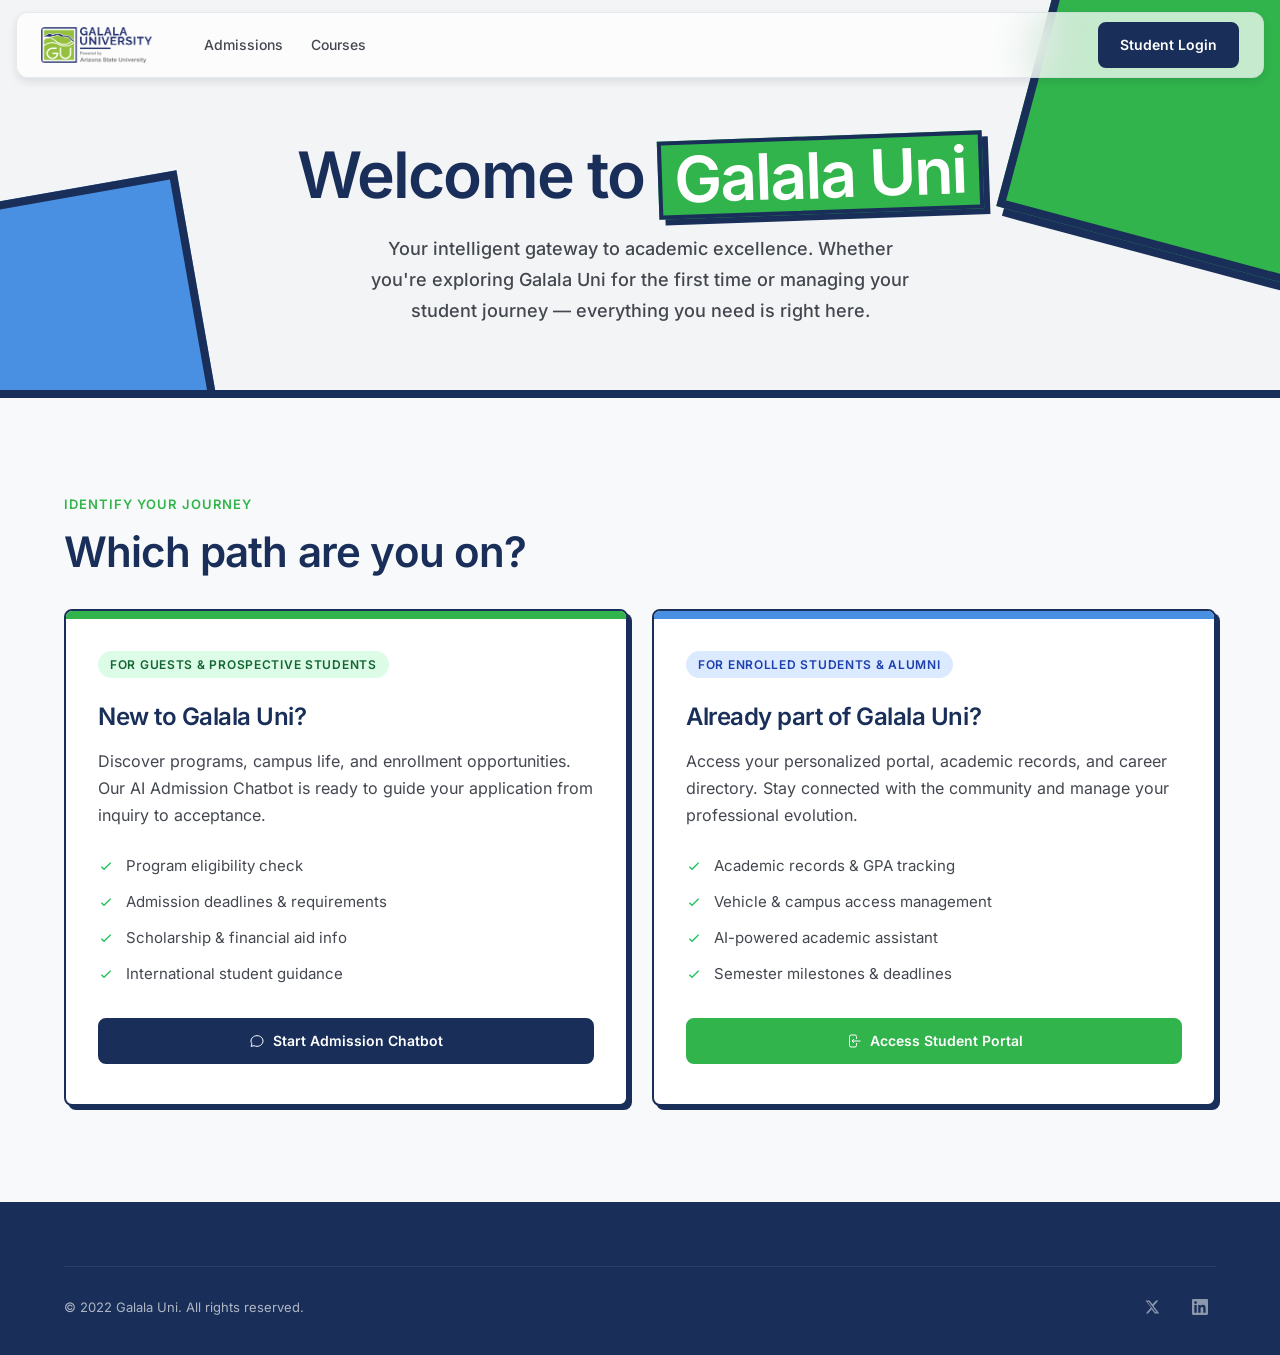
==== commit a0a0aeb0: "fix: add Courses nav link to public pages as well" ====
--- a/index.html
+++ b/index.html
@@ -3,10 +3,6 @@
 <head>
   <meta charset="UTF-8" />
   <meta name="viewport" content="width=device-width, initial-scale=1.0" />
-  <!-- RT-05: Content Security Policy -->
-  <meta http-equiv="Content-Security-Policy" content="default-src 'self'; script-src 'self'; style-src 'self' 'unsafe-inline'; font-src 'self'; connect-src https://api.eightyeightevents.me https://ai.eightyeightevents.me; img-src 'self' data:; frame-ancestors 'none'; base-uri 'self'; form-action 'self';">
-  <!-- RT-12: Clickjacking protection -->
-  <meta http-equiv="X-Frame-Options" content="DENY">
   <!-- RT-16: Referrer policy -->
   <meta name="referrer" content="strict-origin-when-cross-origin">
   <title>Galala Uni | Intelligent Academic Gateway</title>
@@ -14,6 +10,16 @@
   <link href="css/fonts/fonts.css" rel="stylesheet" />
   <link rel="stylesheet" href="css/globals.css" />
   <link rel="stylesheet" href="css/landing.css" />
+  <!-- Framekiller script to prevent clickjacking -->
+  <style id="antiClickjack">body{display:none !important;}</style>
+  <script type="text/javascript">
+    if (self === top) {
+        var antiClickjack = document.getElementById("antiClickjack");
+        if (antiClickjack) antiClickjack.parentNode.removeChild(antiClickjack);
+    } else {
+        top.location = self.location;
+    }
+  </script>
 </head>
 <body>
 
@@ -25,6 +31,7 @@
       </a>
       <nav class="nav-links">
         <a href="#journey">Admissions</a>
+        <a href="pages/recommendations.html">Courses</a>
       </nav>
       <div class="nav-actions">
         <a href="pages/login.html" class="btn btn-primary">Student Login</a>
@@ -35,6 +42,7 @@
     </div>
     <div class="nav-mobile" id="mobile-menu">
       <a href="#journey">Admissions</a>
+      <a href="pages/recommendations.html">Courses</a>
       <a href="pages/login.html" class="btn btn-primary">Student Login</a>
     </div>
   </header>
